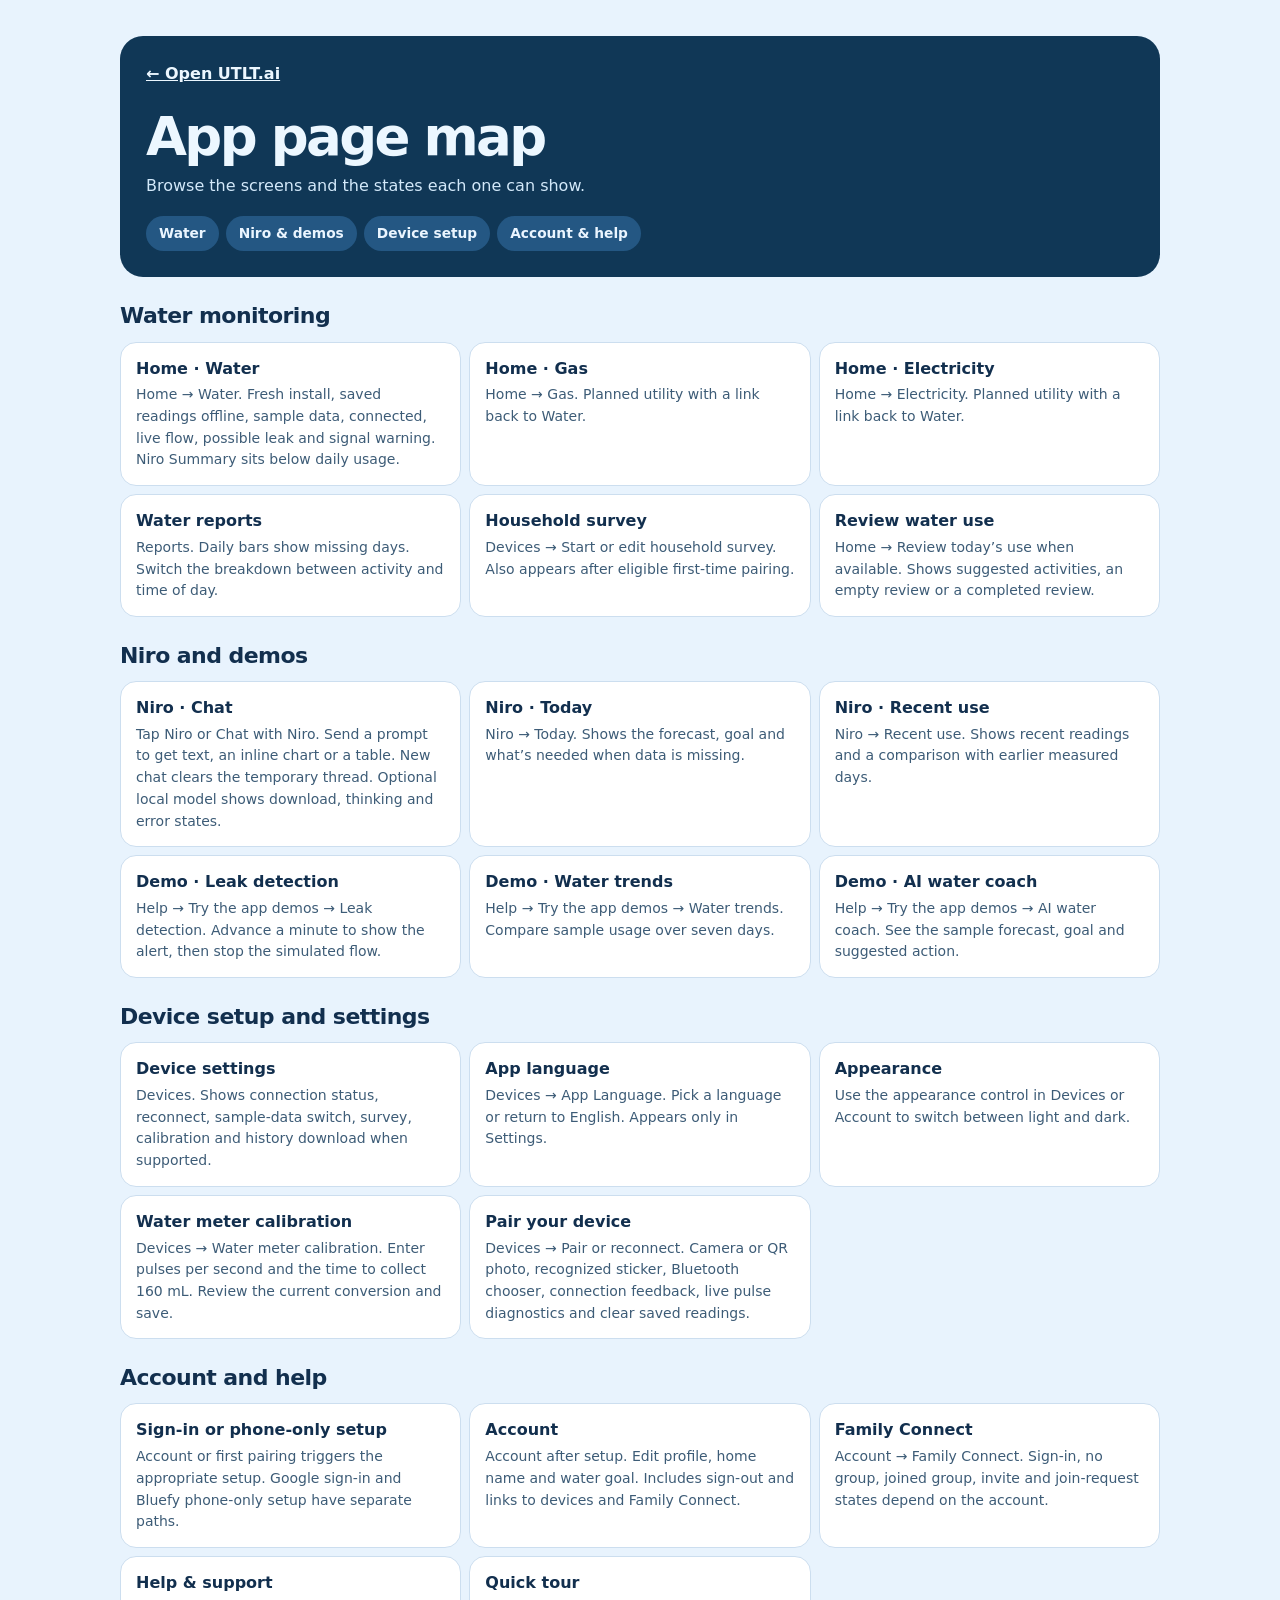
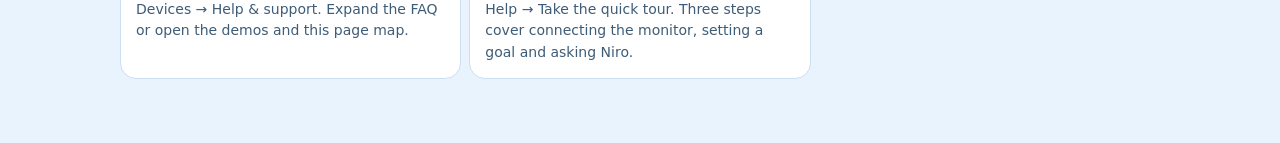
==== screens.html @ d32eeeb8 "Refine Niro chat, water-blue theme and project README" ====
<!doctype html>
<html lang="en">
<head>
<meta charset="utf-8">
<meta name="viewport" content="width=device-width, initial-scale=1">
<title>UTLT.ai page map</title>
<link rel="stylesheet" href="./screen-map.css?v=2">
</head>
<body>
<main>
<header><a href="./">← Open UTLT.ai</a><h1>App page map</h1><p>Browse the screens and the states each one can show.</p><nav aria-label="Page map sections"><a href="#water">Water</a><a href="#niro">Niro &amp; demos</a><a href="#device">Device setup</a><a href="#account">Account &amp; help</a></nav></header>
<section id="water"><h2>Water monitoring</h2><div class="screen-grid">
<article><h3>Home · Water</h3><p>Home → Water. Fresh install, saved readings offline, sample data, connected, live flow, possible leak and signal warning. Niro Summary sits below daily usage.</p></article>
<article><h3>Home · Gas</h3><p>Home → Gas. Planned utility with a link back to Water.</p></article>
<article><h3>Home · Electricity</h3><p>Home → Electricity. Planned utility with a link back to Water.</p></article>
<article><h3>Water reports</h3><p>Reports. Daily bars show missing days. Switch the breakdown between activity and time of day.</p></article>
<article><h3>Household survey</h3><p>Devices → Start or edit household survey. Also appears after eligible first-time pairing.</p></article>
<article><h3>Review water use</h3><p>Home → Review today’s use when available. Shows suggested activities, an empty review or a completed review.</p></article>
</div></section>
<section id="niro"><h2>Niro and demos</h2><div class="screen-grid">
<article><h3>Niro · Chat</h3><p>Tap Niro or Chat with Niro. Send a prompt to get text, an inline chart or a table. New chat clears the temporary thread. Optional local model shows download, thinking and error states.</p></article>
<article><h3>Niro · Today</h3><p>Niro → Today. Shows the forecast, goal and what’s needed when data is missing.</p></article>
<article><h3>Niro · Recent use</h3><p>Niro → Recent use. Shows recent readings and a comparison with earlier measured days.</p></article>
<article><h3>Demo · Leak detection</h3><p>Help → Try the app demos → Leak detection. Advance a minute to show the alert, then stop the simulated flow.</p></article>
<article><h3>Demo · Water trends</h3><p>Help → Try the app demos → Water trends. Compare sample usage over seven days.</p></article>
<article><h3>Demo · AI water coach</h3><p>Help → Try the app demos → AI water coach. See the sample forecast, goal and suggested action.</p></article>
</div></section>
<section id="device"><h2>Device setup and settings</h2><div class="screen-grid">
<article><h3>Device settings</h3><p>Devices. Shows connection status, reconnect, sample-data switch, survey, calibration and history download when supported.</p></article>
<article><h3>App language</h3><p>Devices → App Language. Pick a language or return to English. Appears only in Settings.</p></article>
<article><h3>Appearance</h3><p>Use the appearance control in Devices or Account to switch between light and dark.</p></article>
<article><h3>Water meter calibration</h3><p>Devices → Water meter calibration. Enter pulses per second and the time to collect 160 mL. Review the current conversion and save.</p></article>
<article><h3>Pair your device</h3><p>Devices → Pair or reconnect. Camera or QR photo, recognized sticker, Bluetooth chooser, connection feedback, live pulse diagnostics and clear saved readings.</p></article>
</div></section>
<section id="account"><h2>Account and help</h2><div class="screen-grid">
<article><h3>Sign-in or phone-only setup</h3><p>Account or first pairing triggers the appropriate setup. Google sign-in and Bluefy phone-only setup have separate paths.</p></article>
<article><h3>Account</h3><p>Account after setup. Edit profile, home name and water goal. Includes sign-out and links to devices and Family Connect.</p></article>
<article><h3>Family Connect</h3><p>Account → Family Connect. Sign-in, no group, joined group, invite and join-request states depend on the account.</p></article>
<article><h3>Help &amp; support</h3><p>Devices → Help &amp; support. Expand the FAQ or open the demos and this page map.</p></article>
<article><h3>Quick tour</h3><p>Help → Take the quick tour. Three steps cover connecting the monitor, setting a goal and asking Niro.</p></article>
</div></section>
</main>
</body>
</html>
---- screen-map.css ----
*{box-sizing:border-box}
body{margin:0;background:#e8f3fd;color:#122f4e;font:16px/1.55 system-ui,sans-serif}
main{width:min(100% - 36px,1040px);margin:36px auto 64px}
header{padding:26px;border-radius:23px;background:#103756;color:#ecf7ff}
header>a{color:inherit;font-weight:650}
h1{margin:.4em 0 0;font-size:clamp(34px,8vw,53px);line-height:1.1;letter-spacing:-.05em}
header p{margin:8px 0 17px;color:#d3e9fa}
nav{display:flex;flex-wrap:wrap;gap:7px}
nav a{color:#eaf5ff;background:#245783;border-radius:24px;padding:7px 13px;text-decoration:none;font-size:.86rem;font-weight:650}
section{margin-top:22px;scroll-margin-top:12px}
section>h2{font-size:22px;margin:0 0 8px;letter-spacing:-.025em}
.screen-grid{display:grid;grid-template-columns:repeat(auto-fit,minmax(min(100%,270px),1fr));gap:8px}
article{background:#fff;border:1px solid #ccdeef;border-radius:16px;padding:14px 15px}
h3{margin:0 0 3px;font-size:16px}
article p{margin:0;color:#3d5c77;font-size:14px}
a:focus-visible{outline:3px solid #519be0;outline-offset:3px}
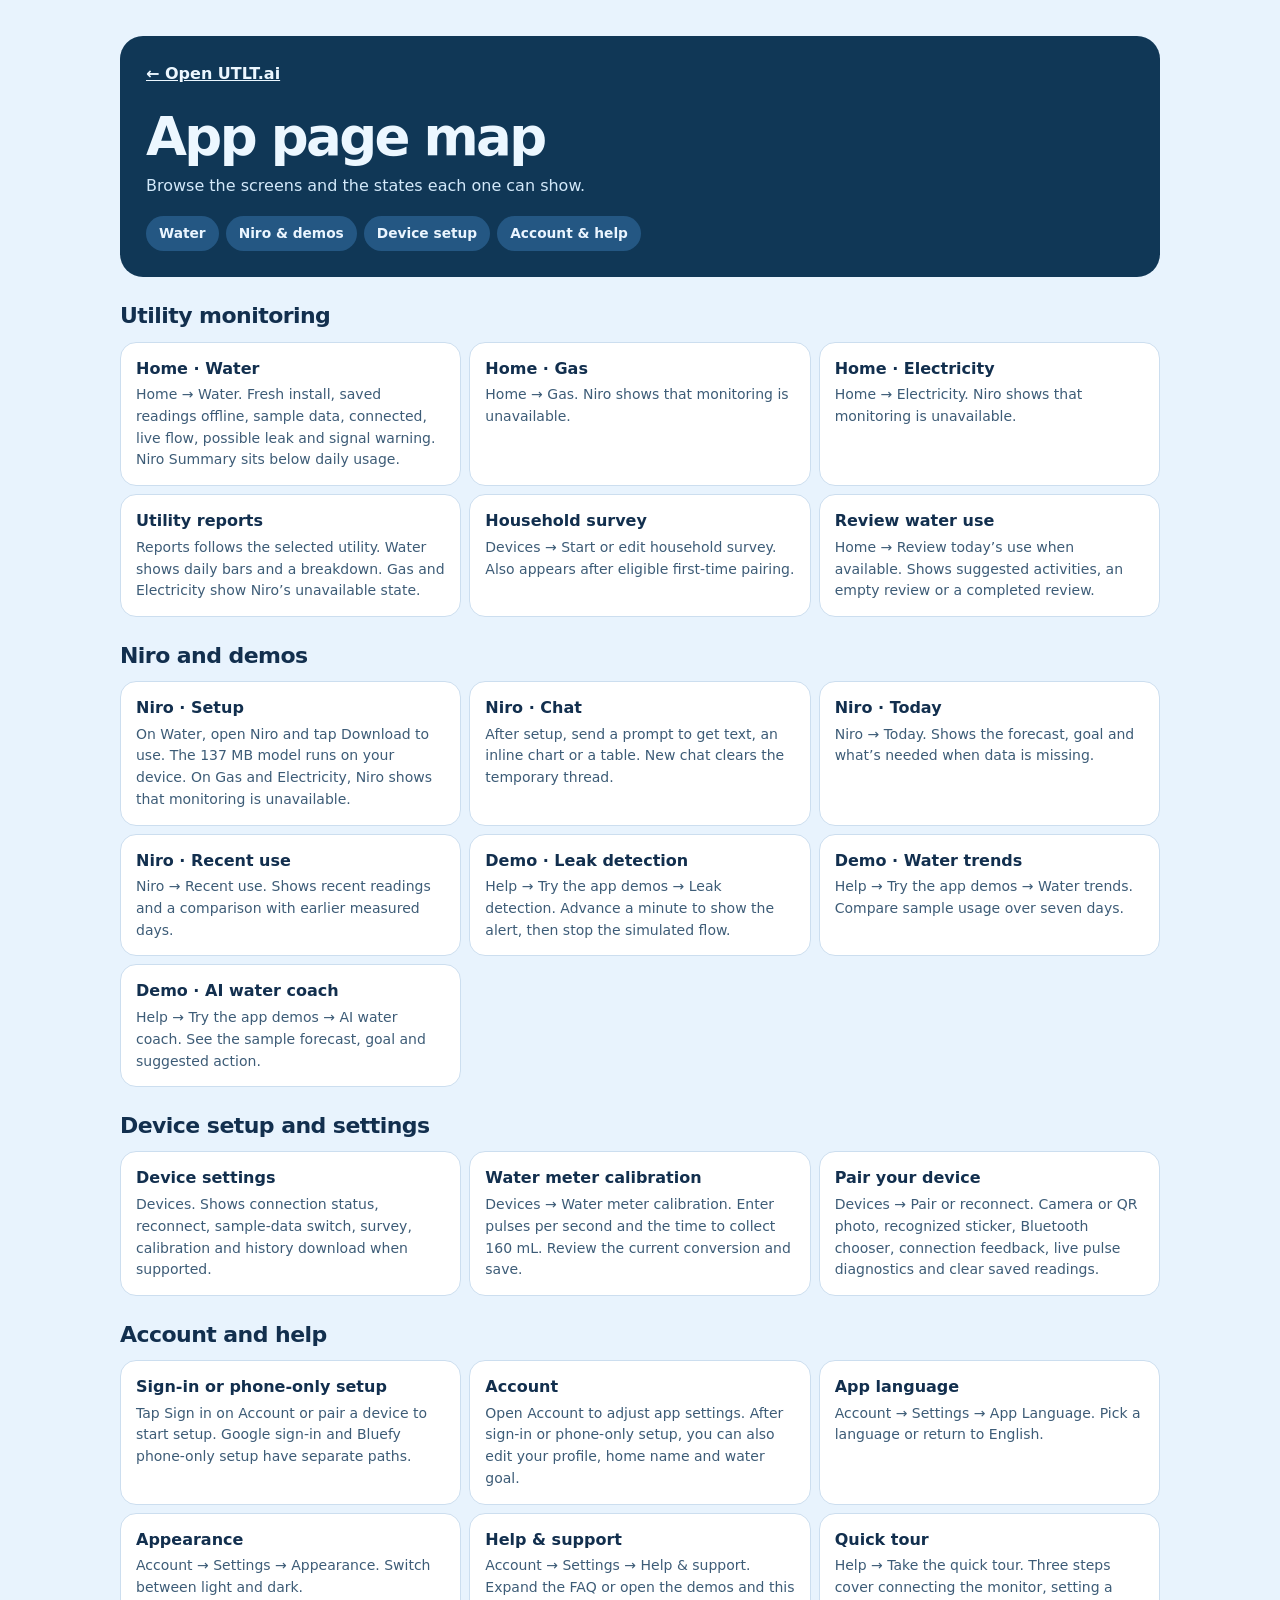
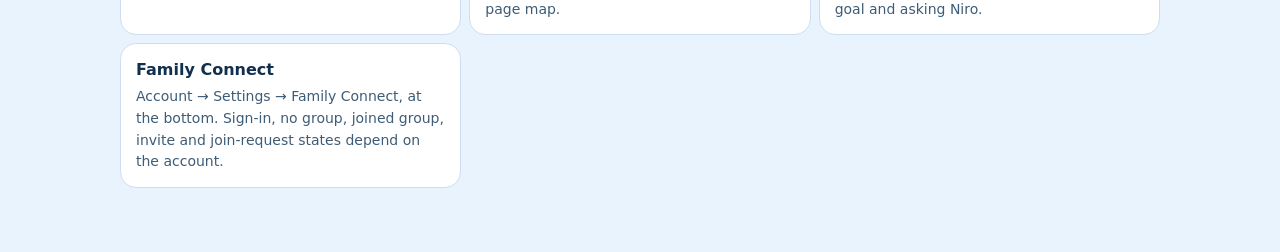
==== commit ec3ce5f2: "Improve mobile Niro and utility-specific views" ====
--- a/screens.html
+++ b/screens.html
@@ -9,16 +9,17 @@
 <body>
 <main>
 <header><a href="./">← Open UTLT.ai</a><h1>App page map</h1><p>Browse the screens and the states each one can show.</p><nav aria-label="Page map sections"><a href="#water">Water</a><a href="#niro">Niro &amp; demos</a><a href="#device">Device setup</a><a href="#account">Account &amp; help</a></nav></header>
-<section id="water"><h2>Water monitoring</h2><div class="screen-grid">
+<section id="water"><h2>Utility monitoring</h2><div class="screen-grid">
 <article><h3>Home · Water</h3><p>Home → Water. Fresh install, saved readings offline, sample data, connected, live flow, possible leak and signal warning. Niro Summary sits below daily usage.</p></article>
-<article><h3>Home · Gas</h3><p>Home → Gas. Planned utility with a link back to Water.</p></article>
-<article><h3>Home · Electricity</h3><p>Home → Electricity. Planned utility with a link back to Water.</p></article>
-<article><h3>Water reports</h3><p>Reports. Daily bars show missing days. Switch the breakdown between activity and time of day.</p></article>
+<article><h3>Home · Gas</h3><p>Home → Gas. Niro shows that monitoring is unavailable.</p></article>
+<article><h3>Home · Electricity</h3><p>Home → Electricity. Niro shows that monitoring is unavailable.</p></article>
+<article><h3>Utility reports</h3><p>Reports follows the selected utility. Water shows daily bars and a breakdown. Gas and Electricity show Niro’s unavailable state.</p></article>
 <article><h3>Household survey</h3><p>Devices → Start or edit household survey. Also appears after eligible first-time pairing.</p></article>
 <article><h3>Review water use</h3><p>Home → Review today’s use when available. Shows suggested activities, an empty review or a completed review.</p></article>
 </div></section>
 <section id="niro"><h2>Niro and demos</h2><div class="screen-grid">
-<article><h3>Niro · Chat</h3><p>Tap Niro or Chat with Niro. Send a prompt to get text, an inline chart or a table. New chat clears the temporary thread. Optional local model shows download, thinking and error states.</p></article>
+<article><h3>Niro · Setup</h3><p>On Water, open Niro and tap Download to use. The 137 MB model runs on your device. On Gas and Electricity, Niro shows that monitoring is unavailable.</p></article>
+<article><h3>Niro · Chat</h3><p>After setup, send a prompt to get text, an inline chart or a table. New chat clears the temporary thread.</p></article>
 <article><h3>Niro · Today</h3><p>Niro → Today. Shows the forecast, goal and what’s needed when data is missing.</p></article>
 <article><h3>Niro · Recent use</h3><p>Niro → Recent use. Shows recent readings and a comparison with earlier measured days.</p></article>
 <article><h3>Demo · Leak detection</h3><p>Help → Try the app demos → Leak detection. Advance a minute to show the alert, then stop the simulated flow.</p></article>
@@ -27,17 +28,17 @@
 </div></section>
 <section id="device"><h2>Device setup and settings</h2><div class="screen-grid">
 <article><h3>Device settings</h3><p>Devices. Shows connection status, reconnect, sample-data switch, survey, calibration and history download when supported.</p></article>
-<article><h3>App language</h3><p>Devices → App Language. Pick a language or return to English. Appears only in Settings.</p></article>
-<article><h3>Appearance</h3><p>Use the appearance control in Devices or Account to switch between light and dark.</p></article>
 <article><h3>Water meter calibration</h3><p>Devices → Water meter calibration. Enter pulses per second and the time to collect 160 mL. Review the current conversion and save.</p></article>
 <article><h3>Pair your device</h3><p>Devices → Pair or reconnect. Camera or QR photo, recognized sticker, Bluetooth chooser, connection feedback, live pulse diagnostics and clear saved readings.</p></article>
 </div></section>
 <section id="account"><h2>Account and help</h2><div class="screen-grid">
-<article><h3>Sign-in or phone-only setup</h3><p>Account or first pairing triggers the appropriate setup. Google sign-in and Bluefy phone-only setup have separate paths.</p></article>
-<article><h3>Account</h3><p>Account after setup. Edit profile, home name and water goal. Includes sign-out and links to devices and Family Connect.</p></article>
-<article><h3>Family Connect</h3><p>Account → Family Connect. Sign-in, no group, joined group, invite and join-request states depend on the account.</p></article>
-<article><h3>Help &amp; support</h3><p>Devices → Help &amp; support. Expand the FAQ or open the demos and this page map.</p></article>
+<article><h3>Sign-in or phone-only setup</h3><p>Tap Sign in on Account or pair a device to start setup. Google sign-in and Bluefy phone-only setup have separate paths.</p></article>
+<article><h3>Account</h3><p>Open Account to adjust app settings. After sign-in or phone-only setup, you can also edit your profile, home name and water goal.</p></article>
+<article><h3>App language</h3><p>Account → Settings → App Language. Pick a language or return to English.</p></article>
+<article><h3>Appearance</h3><p>Account → Settings → Appearance. Switch between light and dark.</p></article>
+<article><h3>Help &amp; support</h3><p>Account → Settings → Help &amp; support. Expand the FAQ or open the demos and this page map.</p></article>
 <article><h3>Quick tour</h3><p>Help → Take the quick tour. Three steps cover connecting the monitor, setting a goal and asking Niro.</p></article>
+<article><h3>Family Connect</h3><p>Account → Settings → Family Connect, at the bottom. Sign-in, no group, joined group, invite and join-request states depend on the account.</p></article>
 </div></section>
 </main>
 </body>
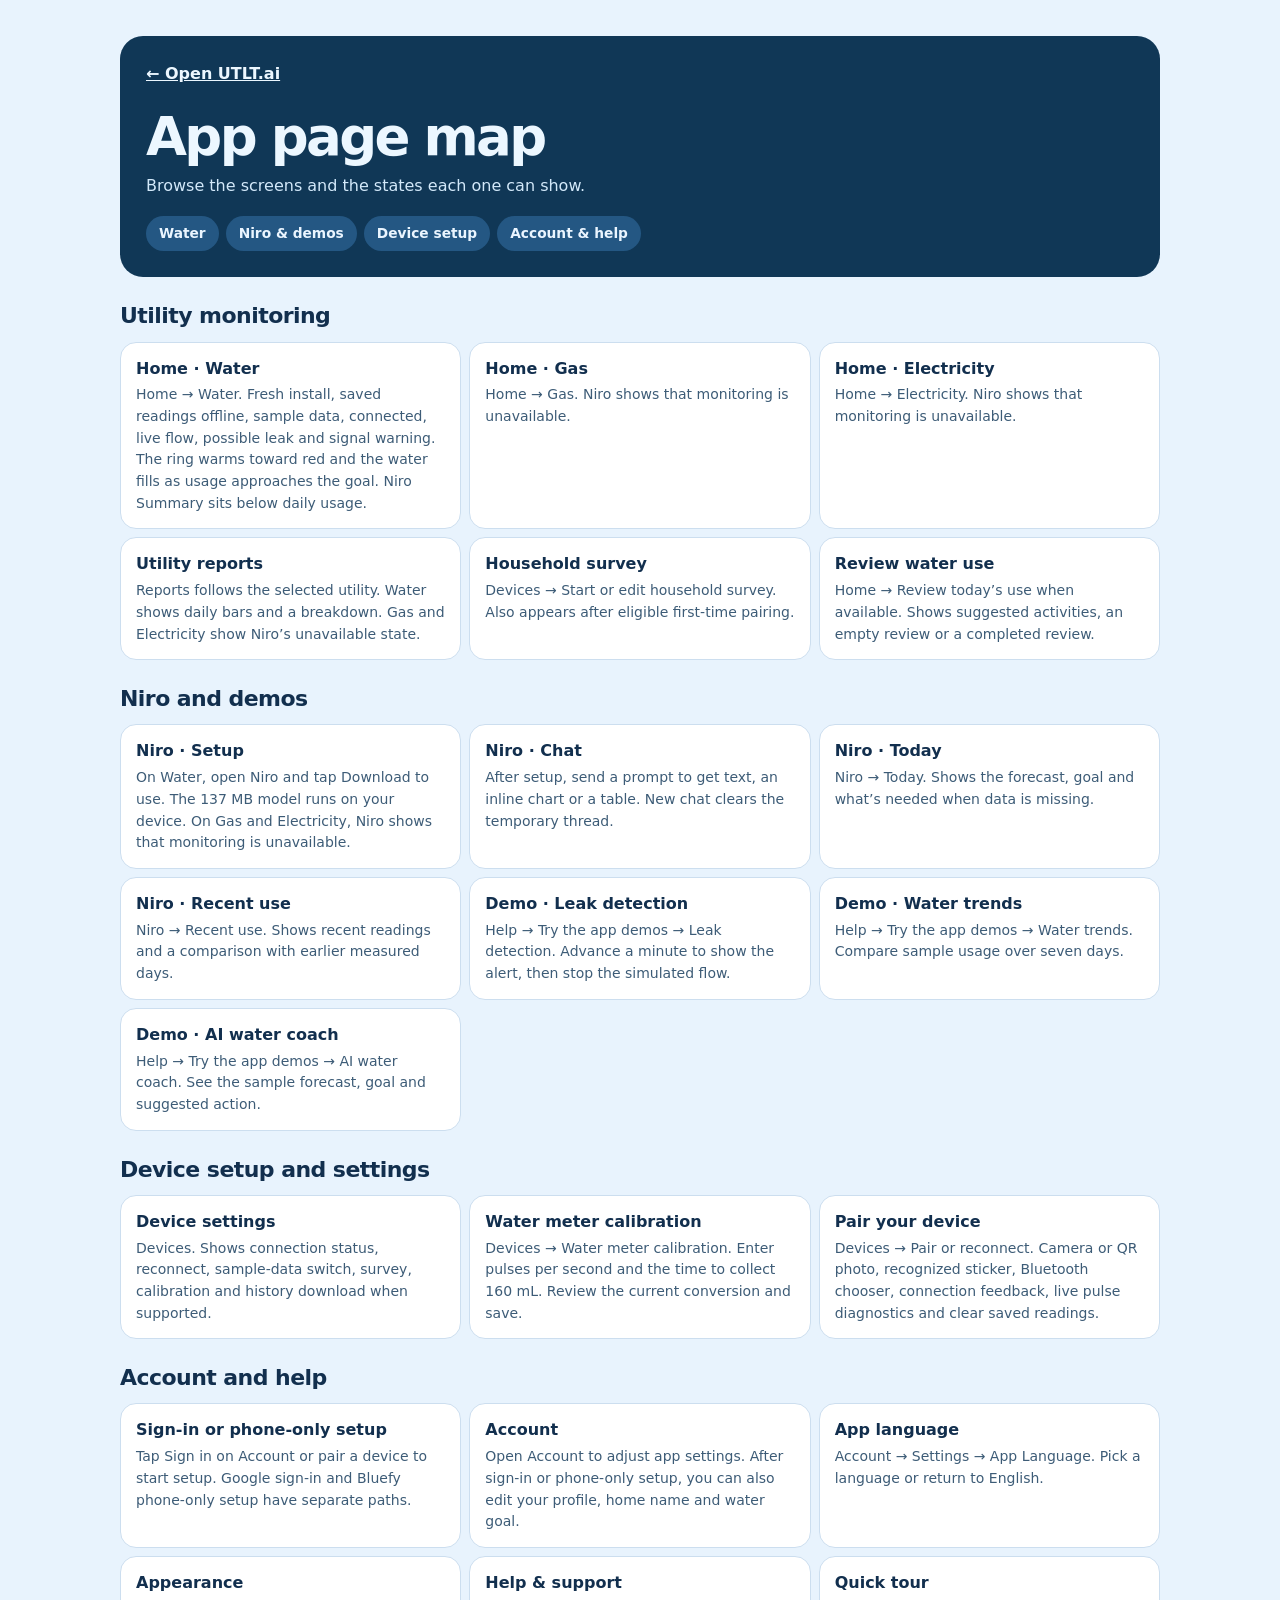
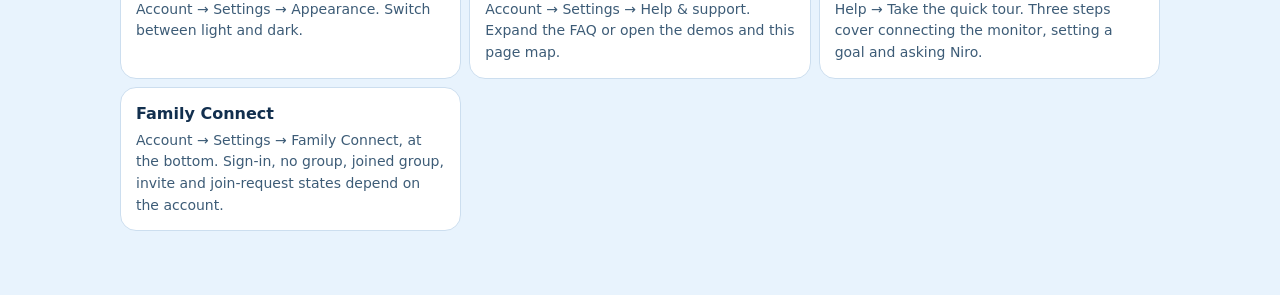
==== commit 72ceaa9a: "Animate utility goal rings and water levels" ====
--- a/screens.html
+++ b/screens.html
@@ -10,7 +10,7 @@
 <main>
 <header><a href="./">← Open UTLT.ai</a><h1>App page map</h1><p>Browse the screens and the states each one can show.</p><nav aria-label="Page map sections"><a href="#water">Water</a><a href="#niro">Niro &amp; demos</a><a href="#device">Device setup</a><a href="#account">Account &amp; help</a></nav></header>
 <section id="water"><h2>Utility monitoring</h2><div class="screen-grid">
-<article><h3>Home · Water</h3><p>Home → Water. Fresh install, saved readings offline, sample data, connected, live flow, possible leak and signal warning. Niro Summary sits below daily usage.</p></article>
+<article><h3>Home · Water</h3><p>Home → Water. Fresh install, saved readings offline, sample data, connected, live flow, possible leak and signal warning. The ring warms toward red and the water fills as usage approaches the goal. Niro Summary sits below daily usage.</p></article>
 <article><h3>Home · Gas</h3><p>Home → Gas. Niro shows that monitoring is unavailable.</p></article>
 <article><h3>Home · Electricity</h3><p>Home → Electricity. Niro shows that monitoring is unavailable.</p></article>
 <article><h3>Utility reports</h3><p>Reports follows the selected utility. Water shows daily bars and a breakdown. Gas and Electricity show Niro’s unavailable state.</p></article>
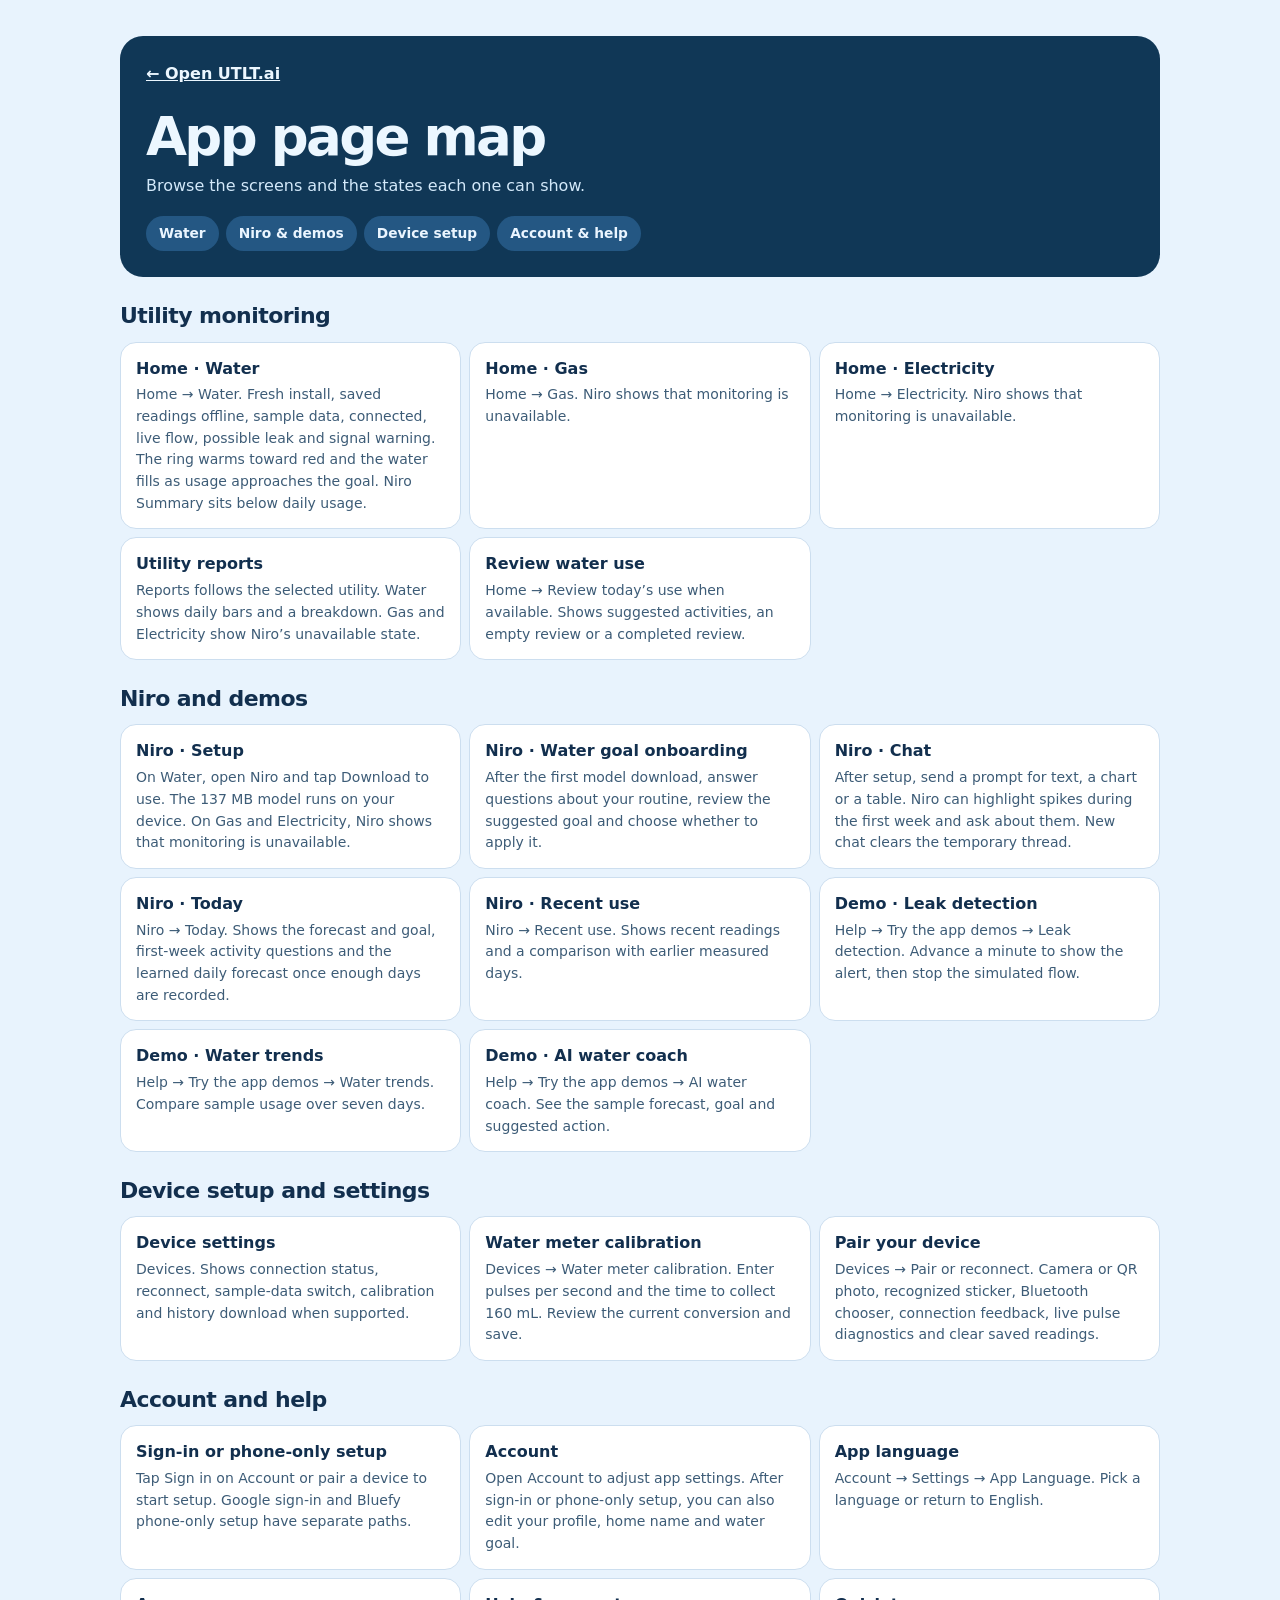
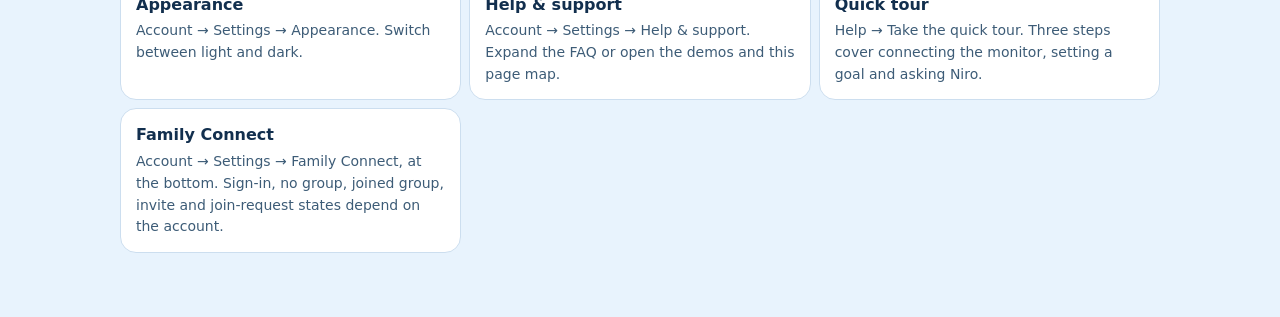
==== commit 7b397b6d: "Add Niro onboarding and first-week water learning" ====
--- a/screens.html
+++ b/screens.html
@@ -14,20 +14,20 @@
 <article><h3>Home · Gas</h3><p>Home → Gas. Niro shows that monitoring is unavailable.</p></article>
 <article><h3>Home · Electricity</h3><p>Home → Electricity. Niro shows that monitoring is unavailable.</p></article>
 <article><h3>Utility reports</h3><p>Reports follows the selected utility. Water shows daily bars and a breakdown. Gas and Electricity show Niro’s unavailable state.</p></article>
-<article><h3>Household survey</h3><p>Devices → Start or edit household survey. Also appears after eligible first-time pairing.</p></article>
 <article><h3>Review water use</h3><p>Home → Review today’s use when available. Shows suggested activities, an empty review or a completed review.</p></article>
 </div></section>
 <section id="niro"><h2>Niro and demos</h2><div class="screen-grid">
 <article><h3>Niro · Setup</h3><p>On Water, open Niro and tap Download to use. The 137 MB model runs on your device. On Gas and Electricity, Niro shows that monitoring is unavailable.</p></article>
-<article><h3>Niro · Chat</h3><p>After setup, send a prompt to get text, an inline chart or a table. New chat clears the temporary thread.</p></article>
-<article><h3>Niro · Today</h3><p>Niro → Today. Shows the forecast, goal and what’s needed when data is missing.</p></article>
+<article><h3>Niro · Water goal onboarding</h3><p>After the first model download, answer questions about your routine, review the suggested goal and choose whether to apply it.</p></article>
+<article><h3>Niro · Chat</h3><p>After setup, send a prompt for text, a chart or a table. Niro can highlight spikes during the first week and ask about them. New chat clears the temporary thread.</p></article>
+<article><h3>Niro · Today</h3><p>Niro → Today. Shows the forecast and goal, first-week activity questions and the learned daily forecast once enough days are recorded.</p></article>
 <article><h3>Niro · Recent use</h3><p>Niro → Recent use. Shows recent readings and a comparison with earlier measured days.</p></article>
 <article><h3>Demo · Leak detection</h3><p>Help → Try the app demos → Leak detection. Advance a minute to show the alert, then stop the simulated flow.</p></article>
 <article><h3>Demo · Water trends</h3><p>Help → Try the app demos → Water trends. Compare sample usage over seven days.</p></article>
 <article><h3>Demo · AI water coach</h3><p>Help → Try the app demos → AI water coach. See the sample forecast, goal and suggested action.</p></article>
 </div></section>
 <section id="device"><h2>Device setup and settings</h2><div class="screen-grid">
-<article><h3>Device settings</h3><p>Devices. Shows connection status, reconnect, sample-data switch, survey, calibration and history download when supported.</p></article>
+<article><h3>Device settings</h3><p>Devices. Shows connection status, reconnect, sample-data switch, calibration and history download when supported.</p></article>
 <article><h3>Water meter calibration</h3><p>Devices → Water meter calibration. Enter pulses per second and the time to collect 160 mL. Review the current conversion and save.</p></article>
 <article><h3>Pair your device</h3><p>Devices → Pair or reconnect. Camera or QR photo, recognized sticker, Bluetooth chooser, connection feedback, live pulse diagnostics and clear saved readings.</p></article>
 </div></section>
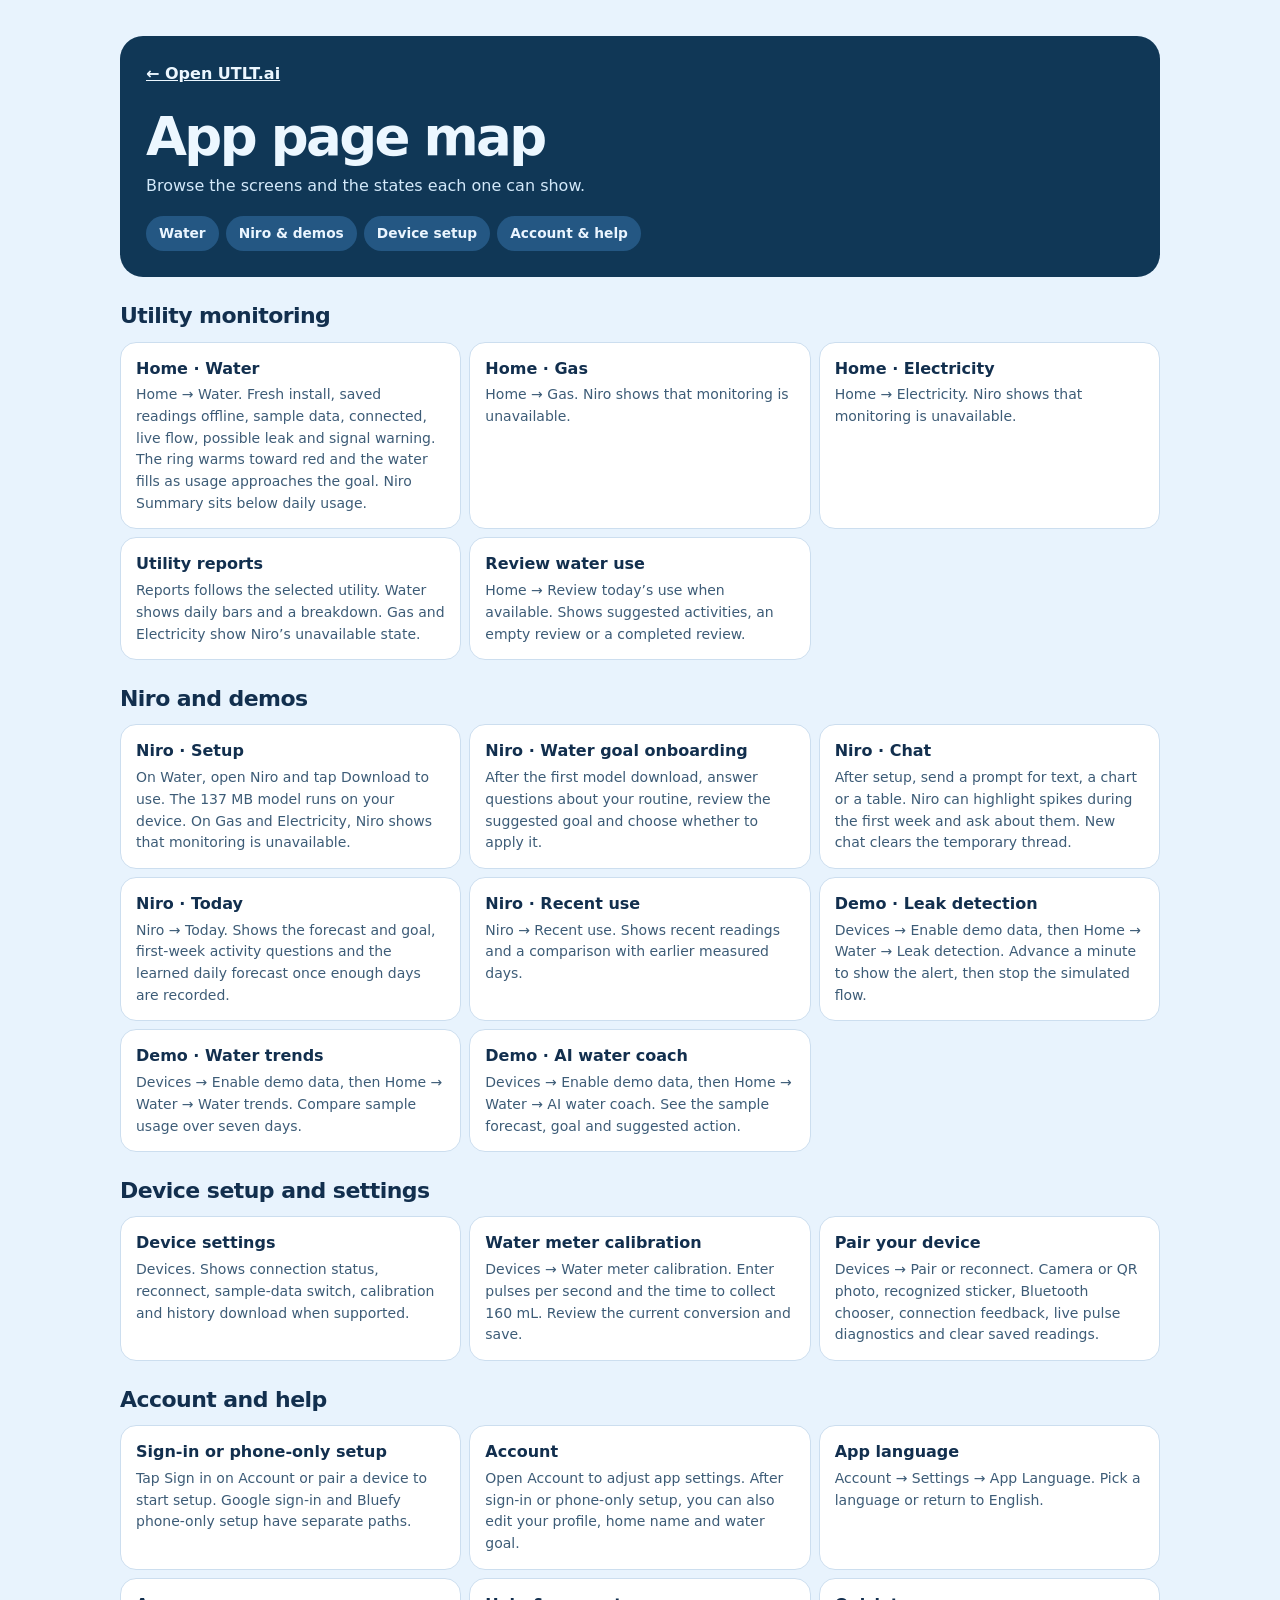
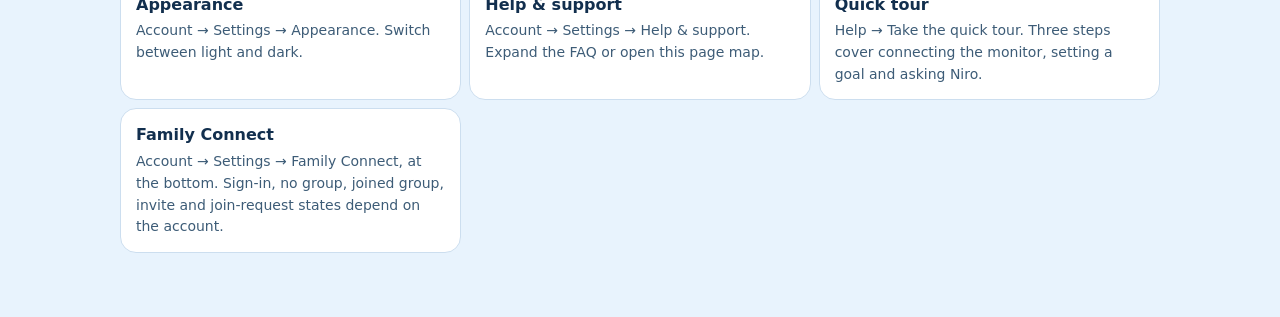
==== commit b6bb2c27: "Show interactive demos on Home only in sample mode" ====
--- a/screens.html
+++ b/screens.html
@@ -22,9 +22,9 @@
 <article><h3>Niro · Chat</h3><p>After setup, send a prompt for text, a chart or a table. Niro can highlight spikes during the first week and ask about them. New chat clears the temporary thread.</p></article>
 <article><h3>Niro · Today</h3><p>Niro → Today. Shows the forecast and goal, first-week activity questions and the learned daily forecast once enough days are recorded.</p></article>
 <article><h3>Niro · Recent use</h3><p>Niro → Recent use. Shows recent readings and a comparison with earlier measured days.</p></article>
-<article><h3>Demo · Leak detection</h3><p>Help → Try the app demos → Leak detection. Advance a minute to show the alert, then stop the simulated flow.</p></article>
-<article><h3>Demo · Water trends</h3><p>Help → Try the app demos → Water trends. Compare sample usage over seven days.</p></article>
-<article><h3>Demo · AI water coach</h3><p>Help → Try the app demos → AI water coach. See the sample forecast, goal and suggested action.</p></article>
+<article><h3>Demo · Leak detection</h3><p>Devices → Enable demo data, then Home → Water → Leak detection. Advance a minute to show the alert, then stop the simulated flow.</p></article>
+<article><h3>Demo · Water trends</h3><p>Devices → Enable demo data, then Home → Water → Water trends. Compare sample usage over seven days.</p></article>
+<article><h3>Demo · AI water coach</h3><p>Devices → Enable demo data, then Home → Water → AI water coach. See the sample forecast, goal and suggested action.</p></article>
 </div></section>
 <section id="device"><h2>Device setup and settings</h2><div class="screen-grid">
 <article><h3>Device settings</h3><p>Devices. Shows connection status, reconnect, sample-data switch, calibration and history download when supported.</p></article>
@@ -36,7 +36,7 @@
 <article><h3>Account</h3><p>Open Account to adjust app settings. After sign-in or phone-only setup, you can also edit your profile, home name and water goal.</p></article>
 <article><h3>App language</h3><p>Account → Settings → App Language. Pick a language or return to English.</p></article>
 <article><h3>Appearance</h3><p>Account → Settings → Appearance. Switch between light and dark.</p></article>
-<article><h3>Help &amp; support</h3><p>Account → Settings → Help &amp; support. Expand the FAQ or open the demos and this page map.</p></article>
+<article><h3>Help &amp; support</h3><p>Account → Settings → Help &amp; support. Expand the FAQ or open this page map.</p></article>
 <article><h3>Quick tour</h3><p>Help → Take the quick tour. Three steps cover connecting the monitor, setting a goal and asking Niro.</p></article>
 <article><h3>Family Connect</h3><p>Account → Settings → Family Connect, at the bottom. Sign-in, no group, joined group, invite and join-request states depend on the account.</p></article>
 </div></section>
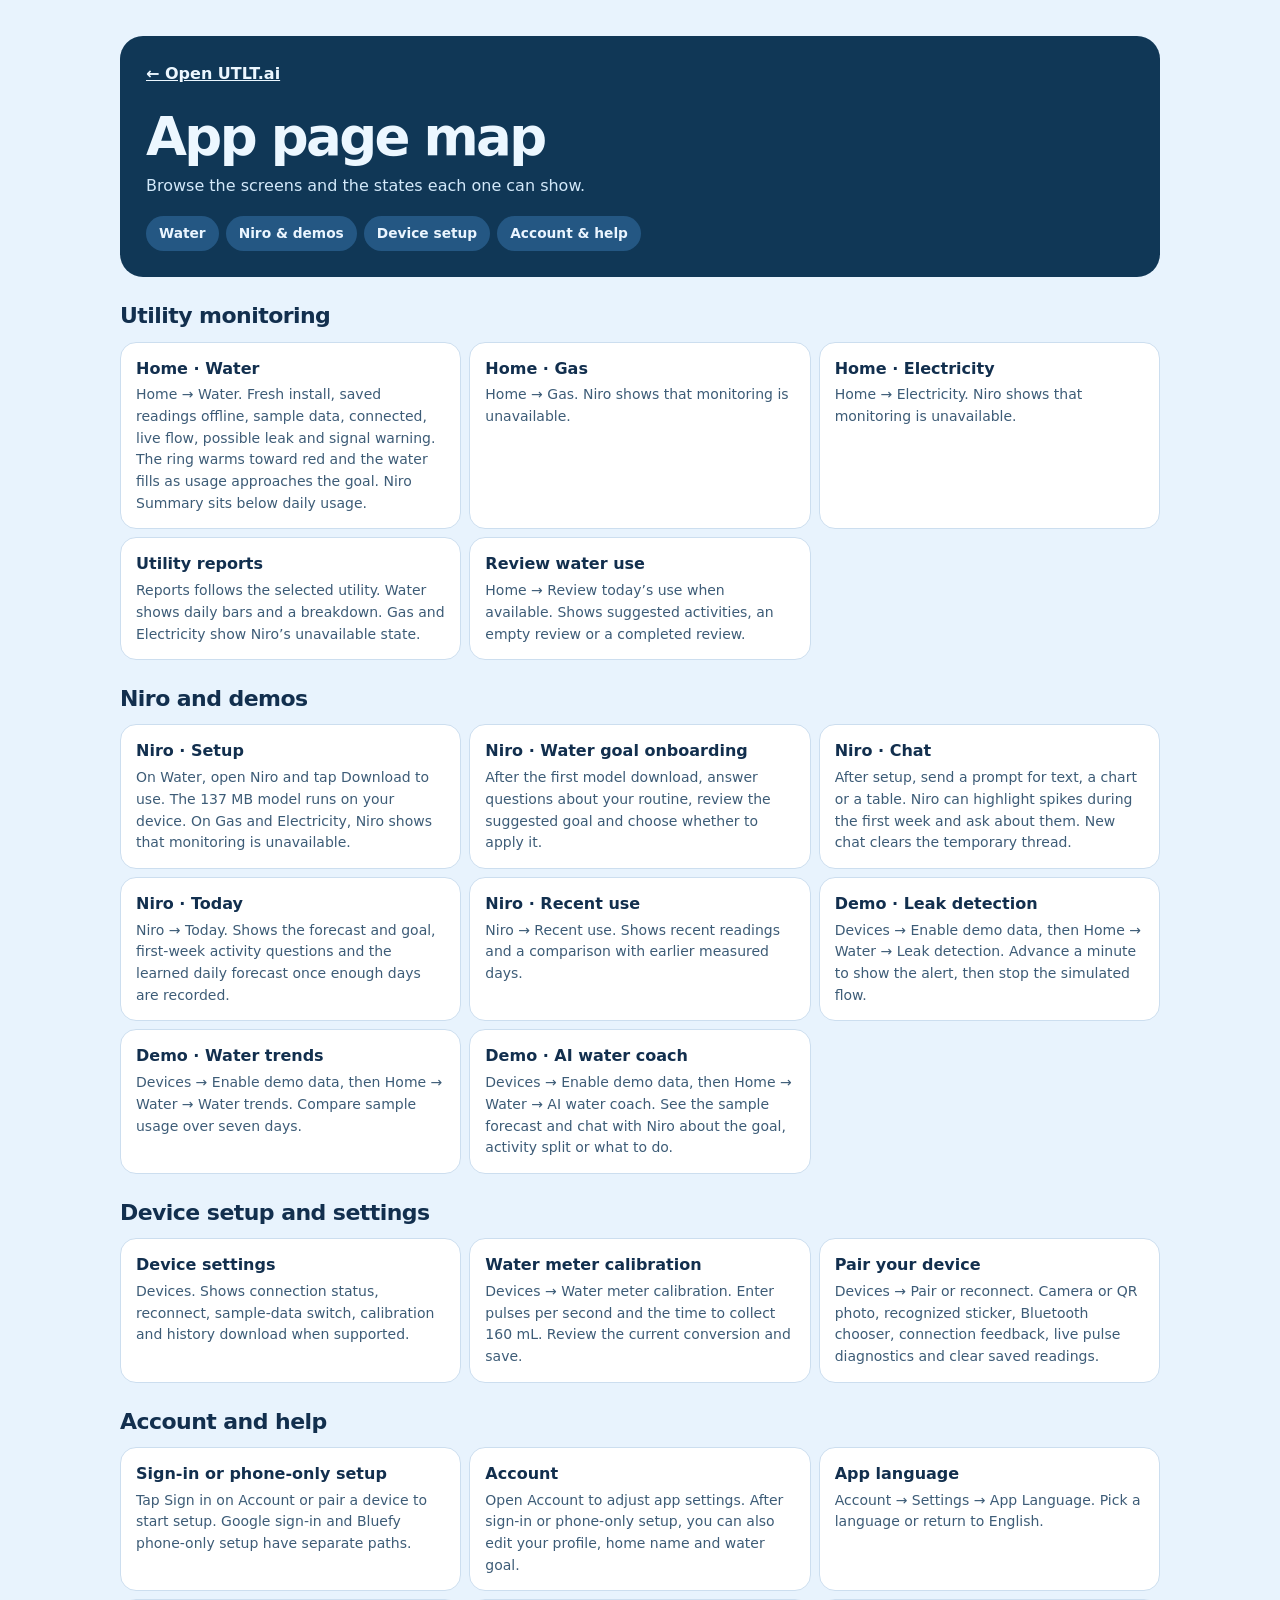
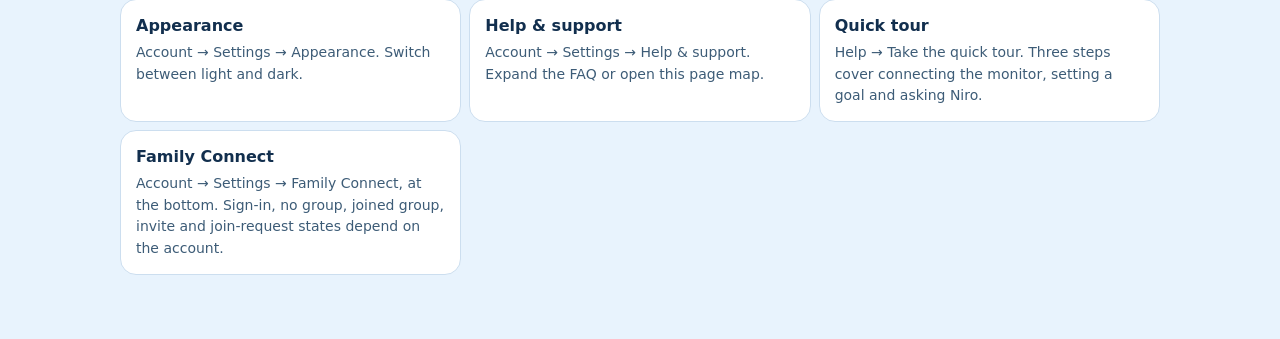
==== commit c6bf7737: "Add Niro chat to the interactive water coach" ====
--- a/screens.html
+++ b/screens.html
@@ -24,7 +24,7 @@
 <article><h3>Niro · Recent use</h3><p>Niro → Recent use. Shows recent readings and a comparison with earlier measured days.</p></article>
 <article><h3>Demo · Leak detection</h3><p>Devices → Enable demo data, then Home → Water → Leak detection. Advance a minute to show the alert, then stop the simulated flow.</p></article>
 <article><h3>Demo · Water trends</h3><p>Devices → Enable demo data, then Home → Water → Water trends. Compare sample usage over seven days.</p></article>
-<article><h3>Demo · AI water coach</h3><p>Devices → Enable demo data, then Home → Water → AI water coach. See the sample forecast, goal and suggested action.</p></article>
+<article><h3>Demo · AI water coach</h3><p>Devices → Enable demo data, then Home → Water → AI water coach. See the sample forecast and chat with Niro about the goal, activity split or what to do.</p></article>
 </div></section>
 <section id="device"><h2>Device setup and settings</h2><div class="screen-grid">
 <article><h3>Device settings</h3><p>Devices. Shows connection status, reconnect, sample-data switch, calibration and history download when supported.</p></article>
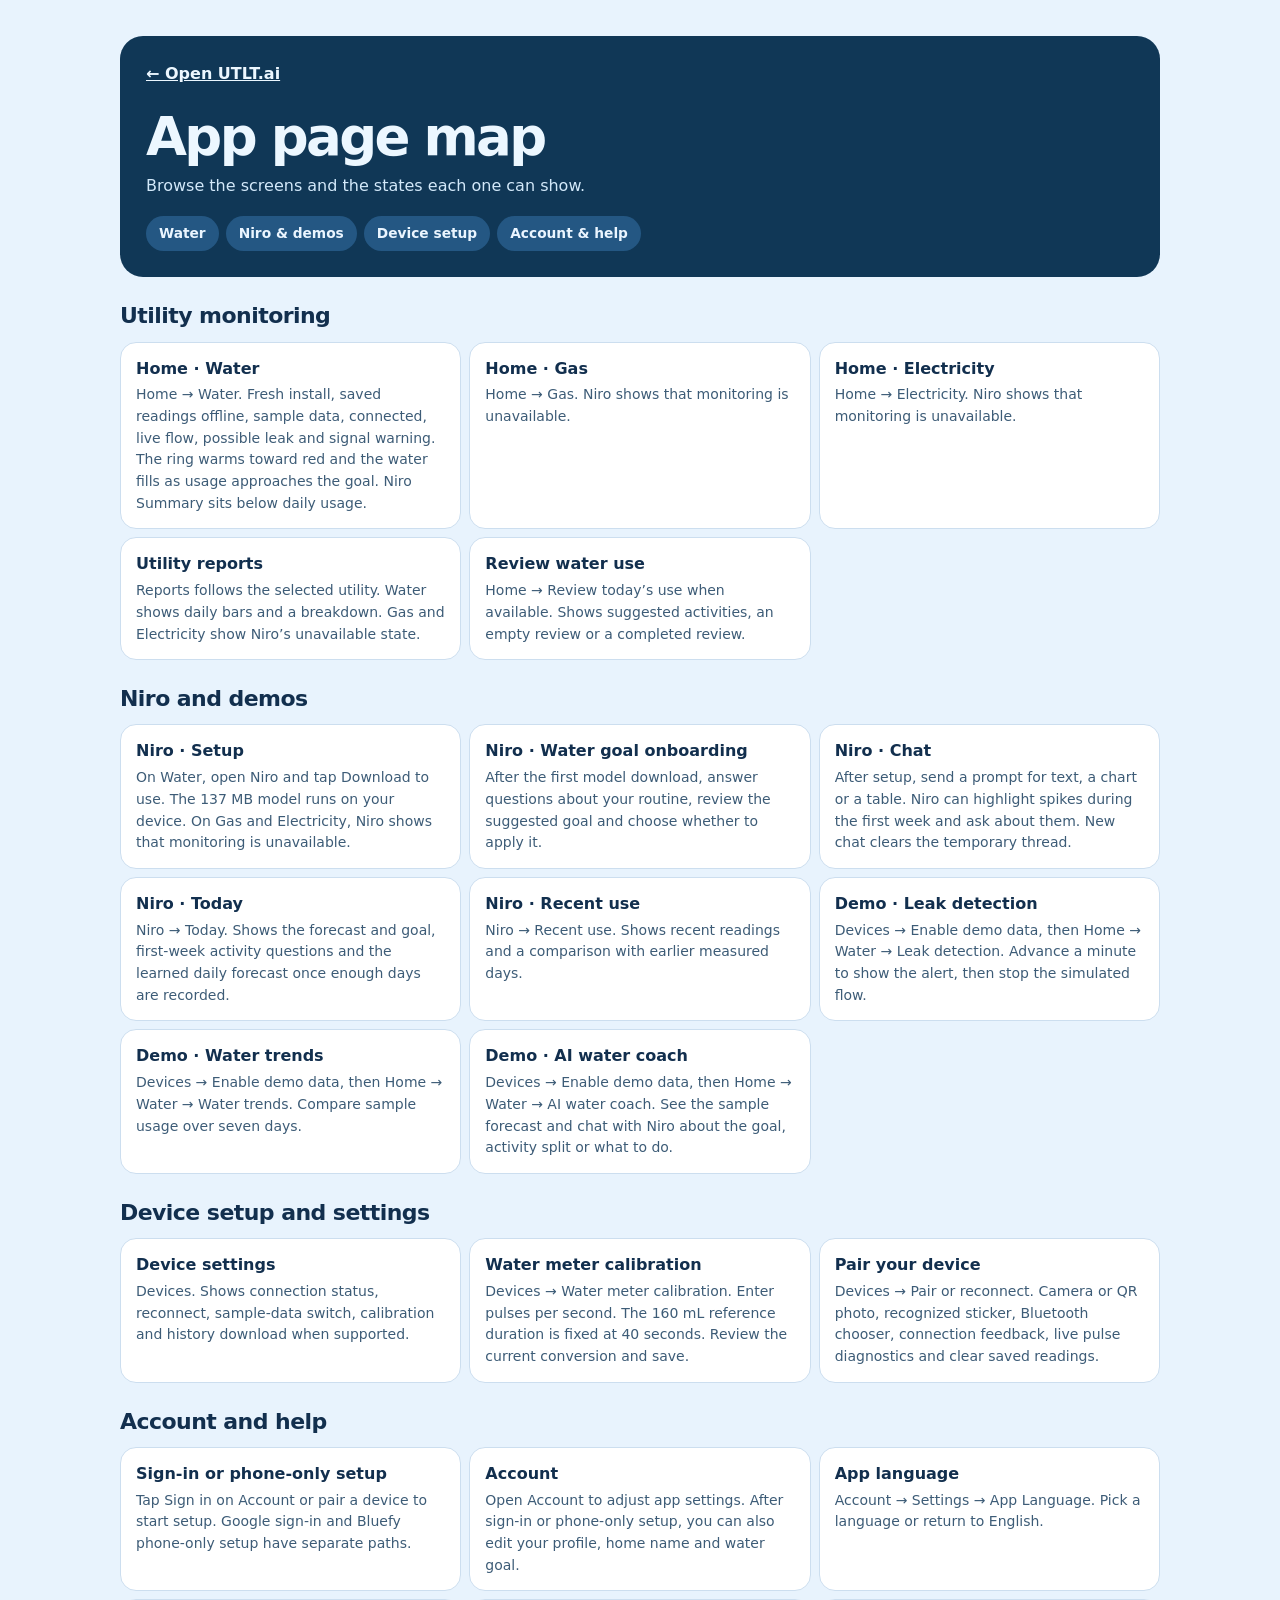
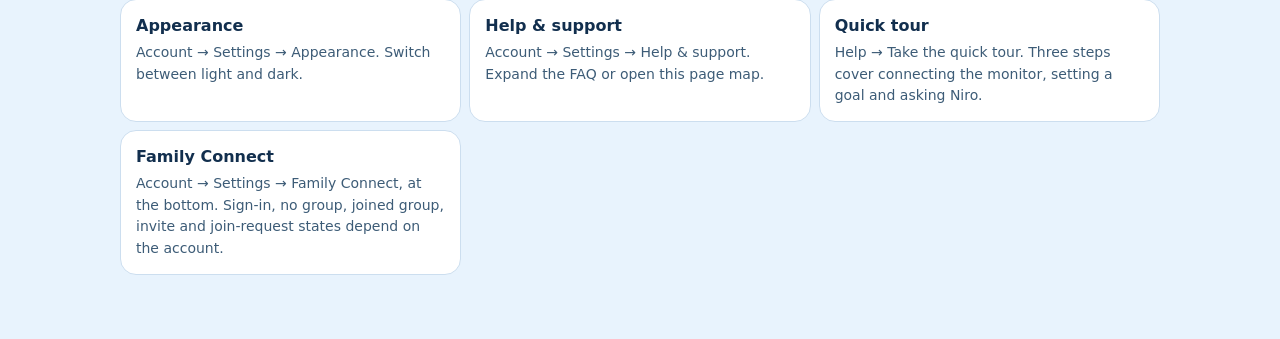
==== commit 4f5b5c17: "Fix water meter calibration at forty seconds" ====
--- a/screens.html
+++ b/screens.html
@@ -28,7 +28,7 @@
 </div></section>
 <section id="device"><h2>Device setup and settings</h2><div class="screen-grid">
 <article><h3>Device settings</h3><p>Devices. Shows connection status, reconnect, sample-data switch, calibration and history download when supported.</p></article>
-<article><h3>Water meter calibration</h3><p>Devices → Water meter calibration. Enter pulses per second and the time to collect 160 mL. Review the current conversion and save.</p></article>
+<article><h3>Water meter calibration</h3><p>Devices → Water meter calibration. Enter pulses per second. The 160 mL reference duration is fixed at 40 seconds. Review the current conversion and save.</p></article>
 <article><h3>Pair your device</h3><p>Devices → Pair or reconnect. Camera or QR photo, recognized sticker, Bluetooth chooser, connection feedback, live pulse diagnostics and clear saved readings.</p></article>
 </div></section>
 <section id="account"><h2>Account and help</h2><div class="screen-grid">
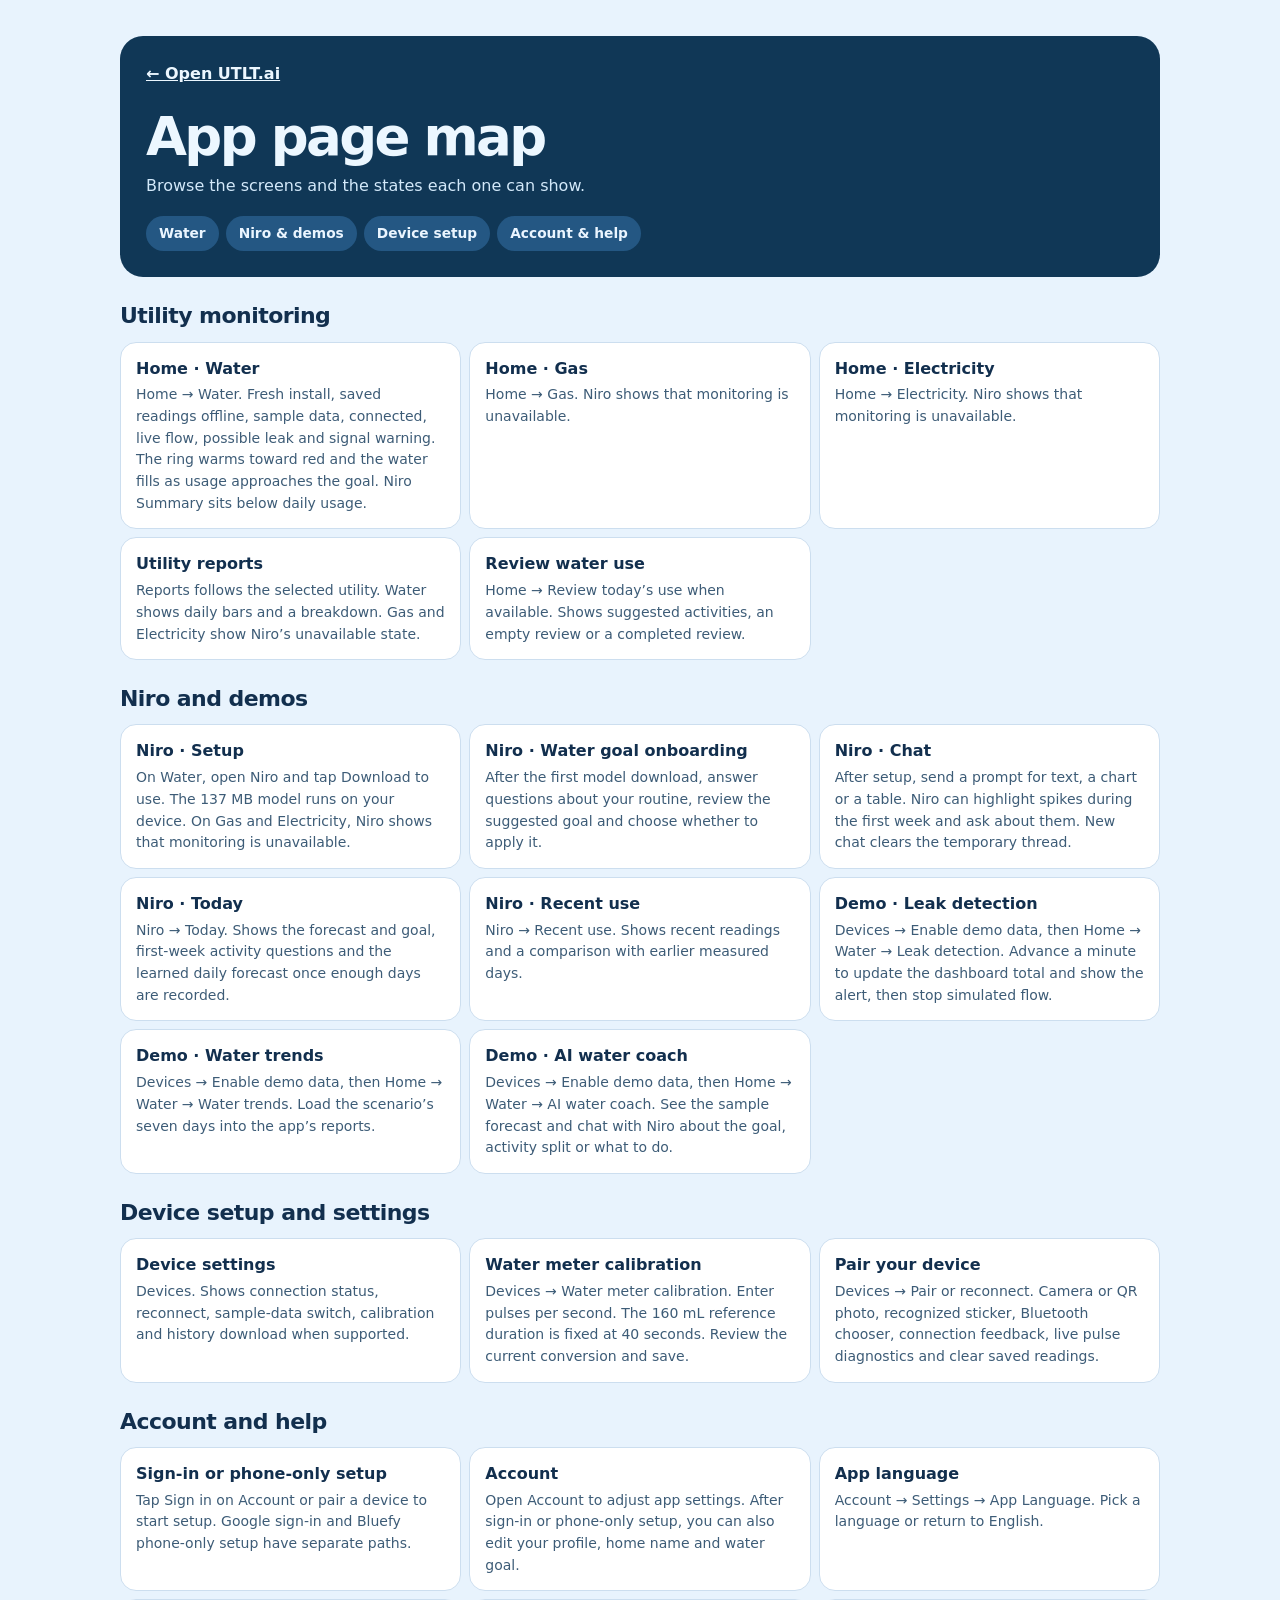
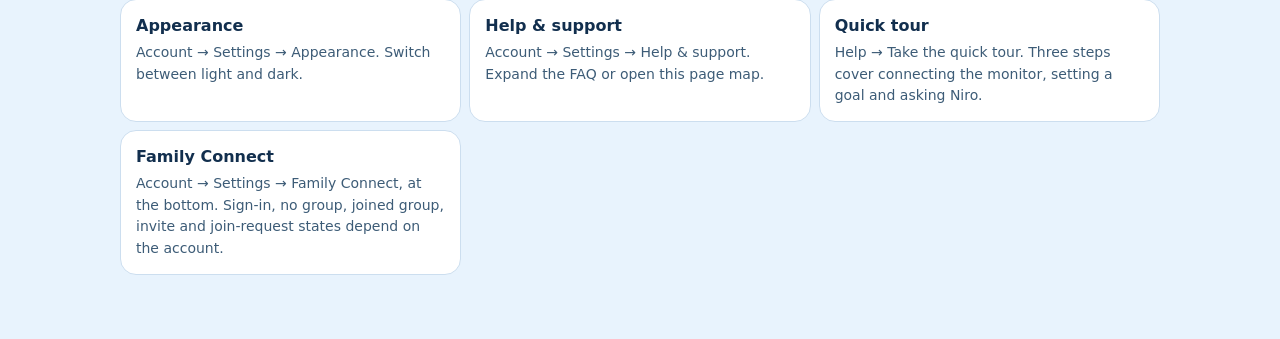
==== commit 734c449e: "Apply interactive demo readings to the water dashboard" ====
--- a/screens.html
+++ b/screens.html
@@ -22,8 +22,8 @@
 <article><h3>Niro · Chat</h3><p>After setup, send a prompt for text, a chart or a table. Niro can highlight spikes during the first week and ask about them. New chat clears the temporary thread.</p></article>
 <article><h3>Niro · Today</h3><p>Niro → Today. Shows the forecast and goal, first-week activity questions and the learned daily forecast once enough days are recorded.</p></article>
 <article><h3>Niro · Recent use</h3><p>Niro → Recent use. Shows recent readings and a comparison with earlier measured days.</p></article>
-<article><h3>Demo · Leak detection</h3><p>Devices → Enable demo data, then Home → Water → Leak detection. Advance a minute to show the alert, then stop the simulated flow.</p></article>
-<article><h3>Demo · Water trends</h3><p>Devices → Enable demo data, then Home → Water → Water trends. Compare sample usage over seven days.</p></article>
+<article><h3>Demo · Leak detection</h3><p>Devices → Enable demo data, then Home → Water → Leak detection. Advance a minute to update the dashboard total and show the alert, then stop simulated flow.</p></article>
+<article><h3>Demo · Water trends</h3><p>Devices → Enable demo data, then Home → Water → Water trends. Load the scenario’s seven days into the app’s reports.</p></article>
 <article><h3>Demo · AI water coach</h3><p>Devices → Enable demo data, then Home → Water → AI water coach. See the sample forecast and chat with Niro about the goal, activity split or what to do.</p></article>
 </div></section>
 <section id="device"><h2>Device setup and settings</h2><div class="screen-grid">
